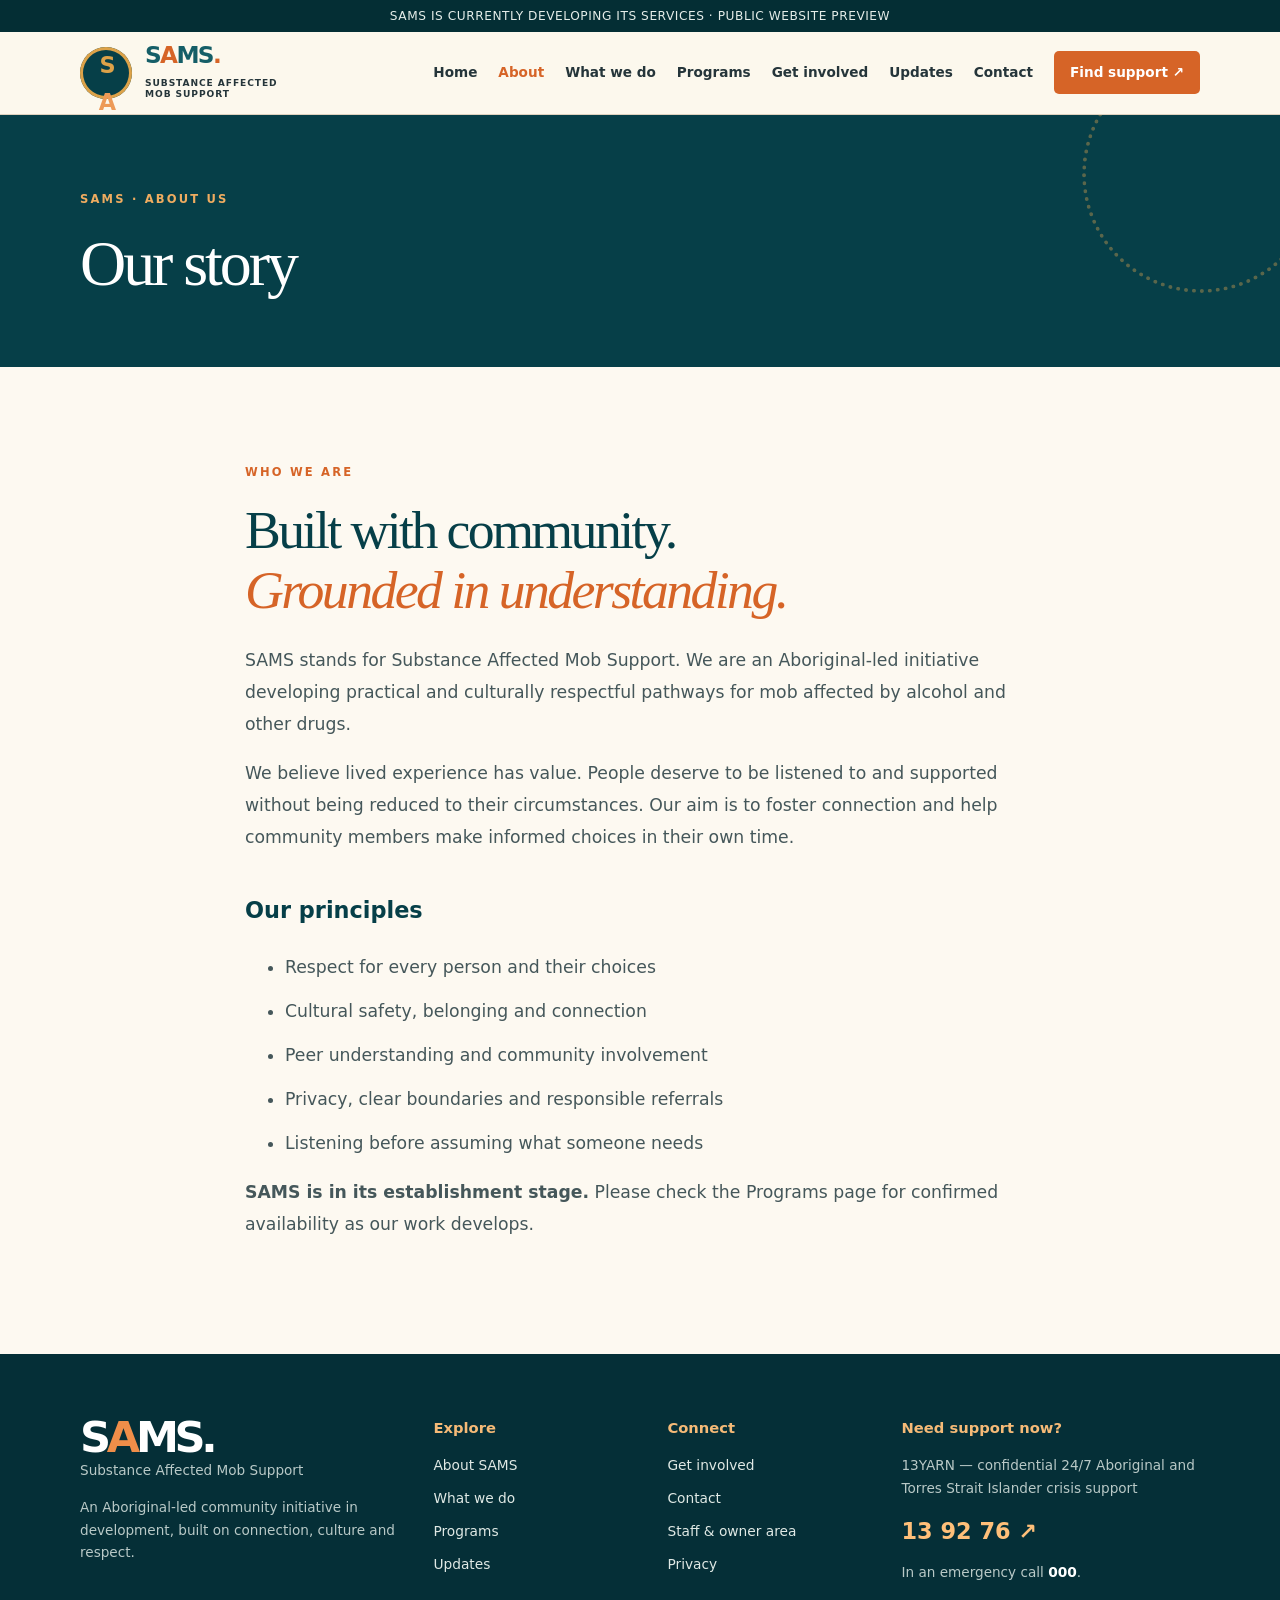
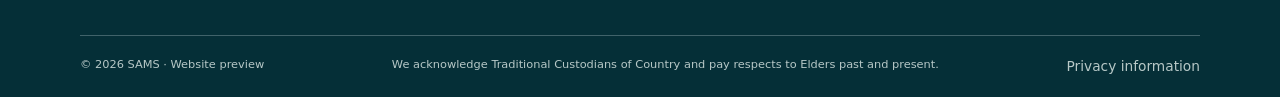
==== about.html @ 55bbc935 "Publish SAMS public preview website with safe informational pages" ====
<!doctype html><html lang="en-AU"><head><meta charset="utf-8"><meta name="viewport" content="width=device-width,initial-scale=1"><meta name="theme-color" content="#063f48"><meta name="robots" content="noindex,nofollow"><meta name="description" content="SAMS — Substance Affected Mob Support, an Aboriginal-led community initiative in development."><title>About us | SAMS</title><link rel="stylesheet" href="static/site.css"><script src="static/site.js" defer></script></head><body><a class="skip" href="#main">Skip to content</a><div class="topbar">SAMS IS CURRENTLY DEVELOPING ITS SERVICES · PUBLIC WEBSITE PREVIEW</div><header class="header"><div class="container head-inner"><a class="brand" href="index.html" aria-label="SAMS homepage"><span class="logo" aria-hidden="true">S<b>A</b></span><span><span class="brand-name">S<span class="orange-letter">A</span>MS<span class="orange-letter">.</span></span><div class="brand-sub">SUBSTANCE AFFECTED<br>MOB SUPPORT</div></span></a><button class="menu-toggle" type="button" aria-controls="nav" aria-expanded="false">☰ Menu</button><nav id="nav" class="nav" aria-label="Main navigation"><a  href="index.html">Home</a><a aria-current="page" href="about.html">About</a><a  href="what-we-do.html">What we do</a><a  href="programs.html">Programs</a><a  href="get-involved.html">Get involved</a><a  href="updates.html">Updates</a><a  href="contact.html">Contact</a><a class="nav-cta"  href="get-support.html">Find support ↗</a></nav></div></header><main id="main"><section class="inner-hero"><div class="container"><span class="eyebrow light">SAMS · About us</span><h1>Our story</h1></div></section><section class="section paper"><div class="container prose"><span class="eyebrow">WHO WE ARE</span><h2>Built with community.<br><em>Grounded in understanding.</em></h2><p>SAMS stands for Substance Affected Mob Support. We are an Aboriginal-led initiative developing practical and culturally respectful pathways for mob affected by alcohol and other drugs.</p><p>We believe lived experience has value. People deserve to be listened to and supported without being reduced to their circumstances. Our aim is to foster connection and help community members make informed choices in their own time.</p><h3>Our principles</h3><ul><li>Respect for every person and their choices</li><li>Cultural safety, belonging and connection</li><li>Peer understanding and community involvement</li><li>Privacy, clear boundaries and responsible referrals</li><li>Listening before assuming what someone needs</li></ul><p><strong>SAMS is in its establishment stage.</strong> Please check the Programs page for confirmed availability as our work develops.</p></div></section></main><footer class="foot"><div class="container foot-grid"><div><div class="foot-brand">S<span>A</span>MS.</div><p>Substance Affected Mob Support</p><p>An Aboriginal-led community initiative in development, built on connection, culture and respect.</p></div><div><h3>Explore</h3><a href="about.html">About SAMS</a><a href="what-we-do.html">What we do</a><a href="programs.html">Programs</a><a href="updates.html">Updates</a></div><div><h3>Connect</h3><a href="get-involved.html">Get involved</a><a href="contact.html">Contact</a><a href="staff-preview.html">Staff & owner area</a><a href="privacy.html">Privacy</a></div><div><h3>Need support now?</h3><p>13YARN — confidential 24/7 Aboriginal and Torres Strait Islander crisis support</p><a href="tel:139276" style="font-size:1.4rem;color:#ffbf79;font-weight:900">13 92 76 ↗</a><p>In an emergency call <a href="tel:000" style="display:inline;color:white;font-weight:800">000</a>.</p></div></div><div class="container foot-bottom"><span>© 2026 SAMS · Website preview</span><span>We acknowledge Traditional Custodians of Country and pay respects to Elders past and present.</span><a href="privacy.html">Privacy information</a></div></footer></body></html>
---- static/site.css ----
:root{--deep:#063f48;--teal:#155e67;--orange:#d66427;--orange-light:#e88e45;--gold:#dca249;--cream:#faf5e9;--paper:#fdf9f1;--sand:#f2e7d6;--ink:#25353a;--muted:#637173;--border:#dfd2bf}*{box-sizing:border-box}html{scroll-behavior:smooth}body{margin:0;font:16px/1.68 system-ui,-apple-system,"Segoe UI",sans-serif;background:var(--cream);color:var(--ink)}a{color:inherit}a:focus-visible,button:focus-visible{outline:3px solid var(--gold);outline-offset:4px}.container{width:min(1120px,calc(100% - 44px));margin:auto}.skip{position:absolute;left:-9999px;top:1rem;padding:.7rem;background:white;z-index:50}.skip:focus{left:1rem}.topbar{background:#042e34;color:#e5ede9;text-align:center;font-size:.76rem;padding:.35rem 1rem;letter-spacing:.045em}.header{background:#fcf8ed;border-bottom:1px solid var(--border);position:sticky;top:0;z-index:20}.head-inner{min-height:82px;display:flex;align-items:center;justify-content:space-between;gap:24px}.brand{display:flex;align-items:center;gap:13px;text-decoration:none;min-width:0}.logo{width:52px;height:52px;background:var(--deep);border-radius:50%;display:grid;place-items:center;color:var(--gold);font-size:1.4rem;font-weight:900;letter-spacing:-3px;box-shadow:inset 0 0 0 3px #dca249}.logo b{color:#ed9a57}.brand-name{font-weight:900;font-size:1.45rem;letter-spacing:-.07em;color:var(--teal);line-height:.9}.brand-name .orange-letter{color:var(--orange)}.brand-sub{font-size:.57rem;letter-spacing:.1em;line-height:1.25;font-weight:800;color:var(--ink);margin-top:6px}.nav{display:flex;gap:21px;align-items:center}.nav a{text-decoration:none;font-weight:700;font-size:.85rem;white-space:nowrap}.nav a[aria-current=page]{color:var(--orange)}.nav a:hover,.text-link:hover{color:var(--orange)}.nav .nav-cta{padding:10px 16px;border-radius:5px;background:var(--orange);color:#fff}.menu-toggle{display:none;background:none;border:1px solid var(--border);border-radius:6px;padding:8px 11px;font-weight:700}.hero{background:var(--deep);color:#fff;overflow:hidden}.hero-wrap{min-height:570px;display:grid;grid-template-columns:1.08fr .92fr;align-items:stretch}.hero-wrap>div:first-child{padding:86px 56px 78px 0}.eyebrow{display:block;font-size:.72rem;font-weight:900;letter-spacing:.19em;color:var(--orange);text-transform:uppercase;margin-bottom:19px}.eyebrow.light{color:#efac60}h1,h2,h3,p{margin-top:0}h1,h2{font-family:Georgia,serif;font-weight:500;letter-spacing:-.048em;line-height:1.11}h1{font-size:clamp(3.3rem,5.3vw,5.5rem);margin:0 0 26px}h1 em,h2 em{font-style:italic;color:var(--orange)}.hero h1 em{color:#f3b45f}.lead{max-width:525px;font-size:1.1rem;color:#e1eae6}.buttons{display:flex;flex-wrap:wrap;gap:12px;margin:29px 0}.button{display:inline-flex;gap:24px;align-items:center;justify-content:space-between;padding:12px 19px;border-radius:5px;text-decoration:none;font-weight:800;font-size:.85rem;border:1px solid transparent;min-width:160px;cursor:pointer}.button.orange{background:var(--orange);color:white}.button.dark{background:var(--deep);color:white}.button.outline{border-color:#c7d6cd;color:white}.button:hover{filter:brightness(1.1)}button:disabled{opacity:.55;cursor:not-allowed}.status-note{font-size:.77rem;color:#b8d0cb;max-width:440px}.hero-art{position:relative;overflow:hidden;min-height:480px;background:linear-gradient(160deg,#e5b975 4%,#f7d39b 39%,#bc663c 74%,#743e31 100%);isolation:isolate}.hero-art:after{content:"";position:absolute;inset:14px;border:2px dotted #f7f0d7;border-radius:8px;opacity:.52;z-index:8;pointer-events:none}.sun{width:290px;height:290px;border-radius:50%;background:#f8d897;position:absolute;right:7%;top:14%;box-shadow:0 0 0 14px #f6dcab65,0 0 0 38px #fbe0ac30}.hill{position:absolute;bottom:-20%;width:170%;height:74%;left:-20%;border-radius:50% 50% 0 0}.hill-one{background:#cb7845;transform:rotate(-10deg);bottom:-25%}.hill-two{background:#a45439;transform:rotate(15deg);left:8%;bottom:-45%}.hill-three{background:#0e505b;transform:rotate(-7deg);bottom:-65%}.circle{position:absolute;border:6px dotted #f8eccc;border-radius:50%;z-index:3}.c1{width:220px;height:220px;left:-70px;bottom:-55px}.c2{width:95px;height:95px;right:16px;top:30px}.c3{width:85px;height:85px;right:25%;bottom:18%}.art-word{position:absolute;bottom:12%;right:9%;color:#fff3d7;font-weight:900;letter-spacing:.08em;font-size:1.1rem;line-height:1.1;z-index:7}.section{padding:96px 0}.paper{background:var(--paper)}.sand{background:var(--sand)}.split{display:grid;grid-template-columns:1fr 1fr;gap:8%;align-items:start;margin-bottom:38px}h2{font-size:clamp(2.6rem,4.2vw,4.4rem);color:var(--deep);margin-bottom:24px}.body-large{font-size:1.1rem;line-height:1.85;color:#4d6062}.narrow{max-width:620px}.text-link{font-weight:800;text-decoration:none;color:var(--deep);border-bottom:2px solid var(--orange);padding-bottom:3px}.card-grid{display:grid;gap:18px}.card-grid.three{grid-template-columns:repeat(3,minmax(0,1fr))}.card-grid.two{grid-template-columns:repeat(2,minmax(0,1fr))}.feature,.service{padding:27px;background:#fffaf0;border:1px solid var(--border);min-height:195px}.feature{border-top:4px solid var(--gold)}.feature h3,.service h3{font-size:1.3rem;line-height:1.25;color:var(--deep);margin:11px 0}.feature p,.service p{font-size:.91rem;color:#526265;margin:0}.number{font-size:.72rem;letter-spacing:.12em;font-weight:900;color:#9b623f}.feature-symbol{font-size:2rem;color:var(--orange)}.service{background:#faf5e9;border-top:4px solid var(--orange)}.pill{display:inline-block;border:1px solid #c8b7a0;border-radius:30px;padding:2px 10px;text-transform:uppercase;letter-spacing:.08em;font-size:.67rem;font-weight:850;color:#765842}.quote{background:var(--teal);color:white;padding:85px 0;text-align:center}.quote h2{color:white;max-width:790px;margin:10px auto 20px}.quote p{color:#e2d3b8}.callout{display:grid;grid-template-columns:1fr 1fr;min-height:355px;background:#f4ebdc;border:1px solid var(--border)}.callout>div:first-child{padding:46px}.symbol-art{background:var(--orange);position:relative;overflow:hidden;display:grid;place-items:center}.symbol-art .r{position:absolute;border:2px dotted #f5dcac;border-radius:50%;width:270px;height:270px}.symbol-art .r:nth-child(2){width:195px;height:195px}.symbol-art .r:nth-child(3){width:120px;height:120px}.symbol-art span{position:relative;font-weight:900;color:white;letter-spacing:.09em;text-align:center;font-size:1.3rem}.inner-hero{background:var(--deep);color:white;padding:75px 0 68px;position:relative;overflow:hidden}.inner-hero:after{content:"";position:absolute;width:230px;height:230px;border:4px dotted #d8a251;opacity:.4;border-radius:50%;right:-40px;top:-60px}.inner-hero h1{font-size:clamp(2.8rem,5vw,4.8rem);margin:0}.prose{max-width:790px}.prose>p,.prose>ul{font-size:1.08rem;line-height:1.85;color:#45575a}.prose h3{font-size:1.4rem;color:var(--deep);margin-top:38px}.prose li{margin:12px 0}.prose .notice{margin-top:25px}.notice{background:#f8ebd7;border-left:4px solid var(--orange);padding:20px 24px;font-size:.9rem;color:#5b4b41}.spaced{margin-top:37px}.stack{display:grid;gap:16px}.stack .feature{min-height:unset}.form-card{background:#f4ebdb;padding:33px;border:1px solid var(--border)}.form-card h3{font-size:1.6rem;color:var(--deep);margin:16px 0}.form{display:grid;gap:16px}.form label{font-weight:700;font-size:.8rem}.form input,.form textarea{display:block;width:100%;padding:12px;margin-top:6px;border:1px solid #c6b9a5;background:#eee5d8;border-radius:4px;font:inherit}.muted{font-size:.86rem;color:var(--muted)}.tiny{font-size:.76rem;color:var(--muted)}.support-list{display:grid;gap:12px;margin:28px 0}.support-list>div{background:white;padding:22px 26px;border-left:4px solid var(--teal);display:grid;grid-template-columns:1.1fr 1.8fr auto;align-items:center;gap:15px}.support-list h3,.support-list p{margin:0}.support-list h3{font-size:1.06rem}.support-list p{font-size:.88rem}.support-list a{font-weight:900;text-decoration:none;color:var(--orange);white-space:nowrap}.foot{background:#052f37;color:#e0e9e5;padding:62px 0 18px}.foot-grid{display:grid;grid-template-columns:1.6fr 1fr 1fr 1.5fr;gap:35px}.foot h3{font-size:.92rem;margin-bottom:13px;color:#f5ba77}.foot a{display:block;font-size:.86rem;text-decoration:none;margin:10px 0}.foot a:hover{text-decoration:underline}.foot p{font-size:.85rem;color:#b9c9c7}.foot .foot-brand{color:white;font-weight:900;font-size:2.7rem;letter-spacing:-.1em;line-height:1}.foot-brand span{color:#ef8e49}.foot-bottom{border-top:1px solid #41636a;margin-top:38px;padding-top:19px;display:flex;flex-wrap:wrap;gap:20px;justify-content:space-between;color:#b7c8c7;font-size:.71rem}.foot-bottom a{margin:0}.mobile-nav-open .nav{display:flex}@media(max-width:1040px){.nav{gap:12px}.nav a{font-size:.75rem}.head-inner{gap:10px}.brand-sub{font-size:.5rem}}@media(max-width:820px){.head-inner{min-height:73px}.menu-toggle{display:block}.nav{display:none;position:absolute;top:100%;left:0;right:0;flex-direction:column;align-items:stretch;background:#fcf8ed;padding:18px 25px 26px;box-shadow:0 10px 24px #052f3720}.nav a{font-size:.93rem;padding:8px}.nav .nav-cta{text-align:center}.hero-wrap{grid-template-columns:1fr}.hero-wrap>div:first-child{padding:67px 0 45px}.hero-art{min-height:330px;margin:0 -22px}.split,.callout{grid-template-columns:1fr}.card-grid.three{grid-template-columns:repeat(2,minmax(0,1fr))}.foot-grid{grid-template-columns:repeat(2,1fr)}.section{padding:66px 0}.symbol-art{min-height:250px}}@media(max-width:520px){.container{width:min(100% - 34px,1120px)}.topbar{font-size:.64rem}.brand-name{font-size:1.2rem}.logo{width:43px;height:43px;font-size:1.2rem}.hero-wrap>div:first-child{padding-top:49px}h1{font-size:clamp(2.8rem,12vw,4rem)}.card-grid.three,.card-grid.two,.foot-grid{grid-template-columns:1fr}.support-list>div{grid-template-columns:1fr}.support-list a{margin-top:0}.foot-bottom{display:block}.split{gap:20px}.form-card{padding:22px}.inner-hero{padding:60px 0}.callout>div:first-child{padding:29px}.body-large{font-size:1rem}}
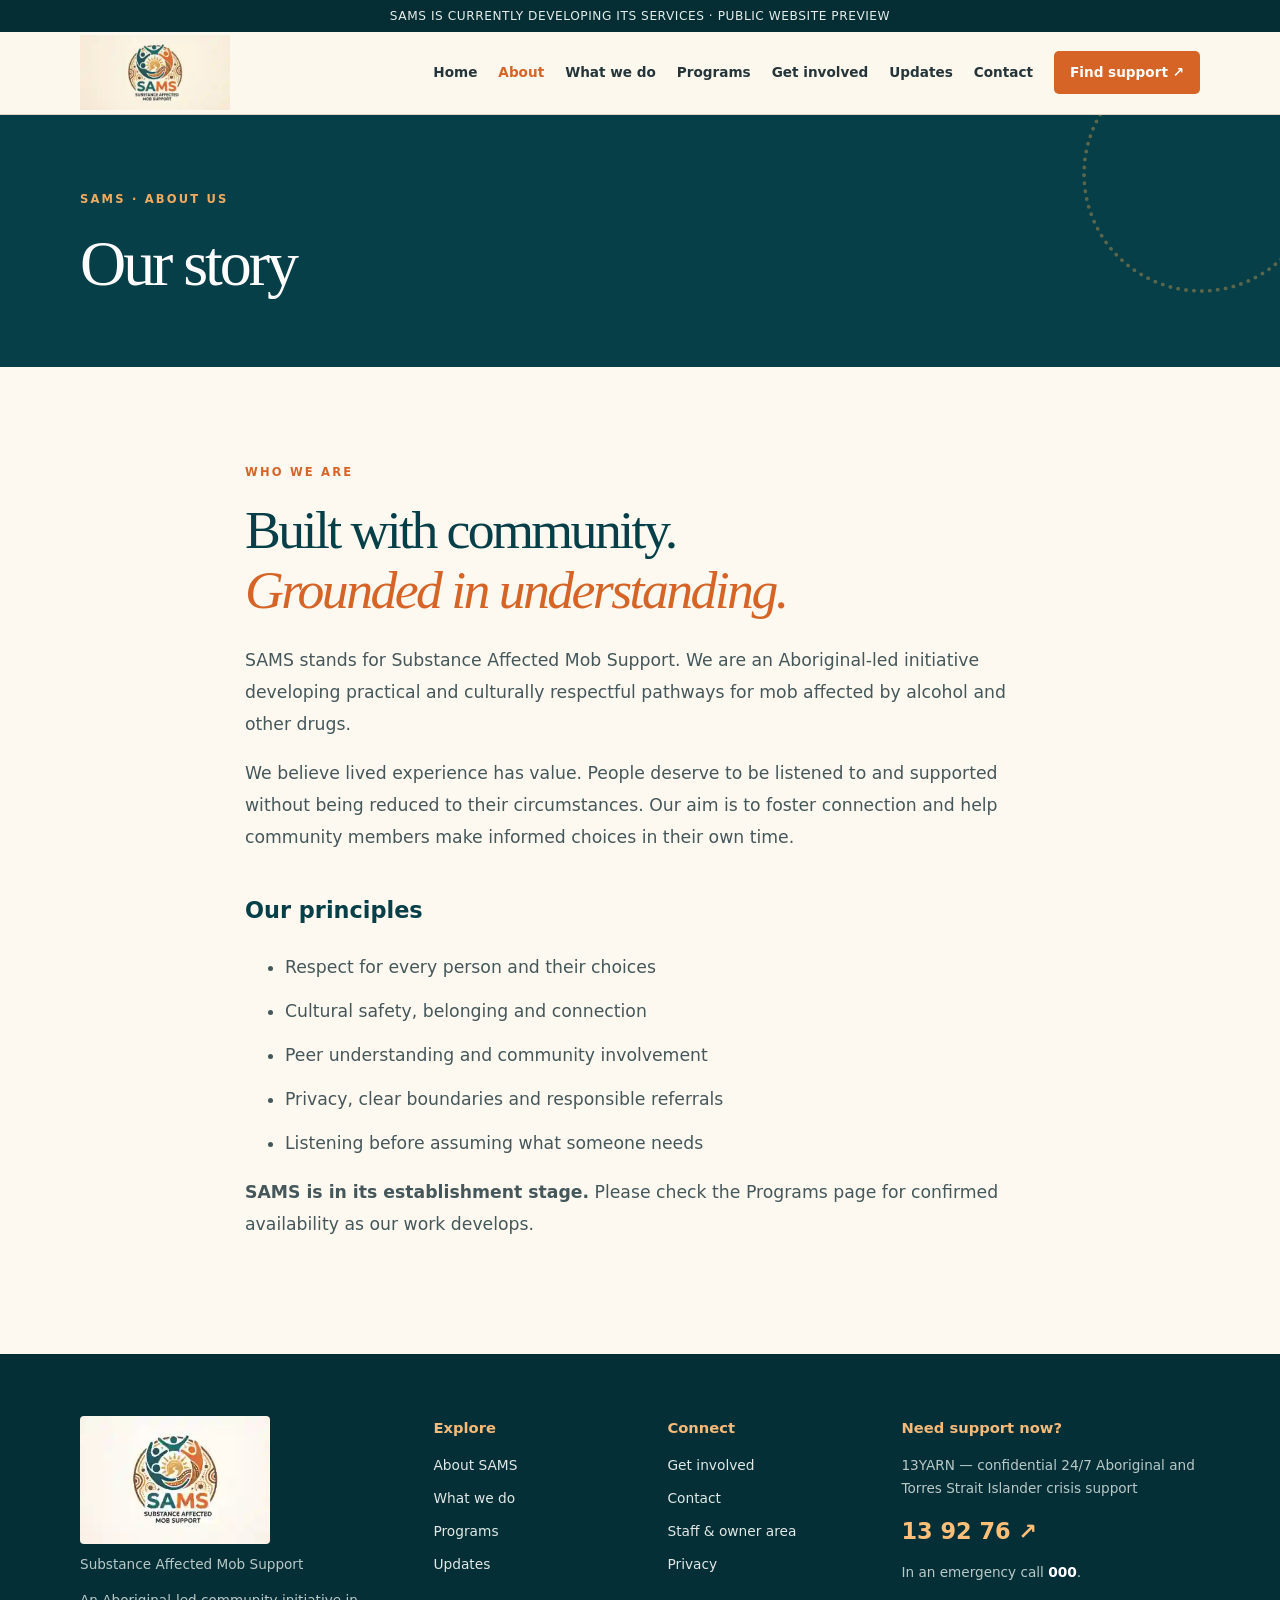
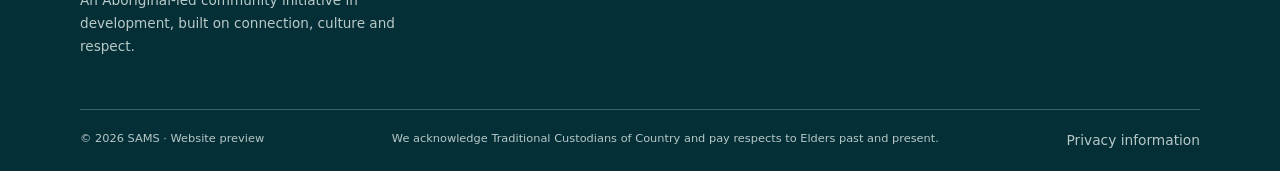
==== commit 8593bcef: "Show SAMS supplied logo on about page" ====
--- a/about.html
+++ b/about.html
@@ -1 +1 @@
-<!doctype html><html lang="en-AU"><head><meta charset="utf-8"><meta name="viewport" content="width=device-width,initial-scale=1"><meta name="theme-color" content="#063f48"><meta name="robots" content="noindex,nofollow"><meta name="description" content="SAMS — Substance Affected Mob Support, an Aboriginal-led community initiative in development."><title>About us | SAMS</title><link rel="stylesheet" href="static/site.css"><script src="static/site.js" defer></script></head><body><a class="skip" href="#main">Skip to content</a><div class="topbar">SAMS IS CURRENTLY DEVELOPING ITS SERVICES · PUBLIC WEBSITE PREVIEW</div><header class="header"><div class="container head-inner"><a class="brand" href="index.html" aria-label="SAMS homepage"><span class="logo" aria-hidden="true">S<b>A</b></span><span><span class="brand-name">S<span class="orange-letter">A</span>MS<span class="orange-letter">.</span></span><div class="brand-sub">SUBSTANCE AFFECTED<br>MOB SUPPORT</div></span></a><button class="menu-toggle" type="button" aria-controls="nav" aria-expanded="false">☰ Menu</button><nav id="nav" class="nav" aria-label="Main navigation"><a  href="index.html">Home</a><a aria-current="page" href="about.html">About</a><a  href="what-we-do.html">What we do</a><a  href="programs.html">Programs</a><a  href="get-involved.html">Get involved</a><a  href="updates.html">Updates</a><a  href="contact.html">Contact</a><a class="nav-cta"  href="get-support.html">Find support ↗</a></nav></div></header><main id="main"><section class="inner-hero"><div class="container"><span class="eyebrow light">SAMS · About us</span><h1>Our story</h1></div></section><section class="section paper"><div class="container prose"><span class="eyebrow">WHO WE ARE</span><h2>Built with community.<br><em>Grounded in understanding.</em></h2><p>SAMS stands for Substance Affected Mob Support. We are an Aboriginal-led initiative developing practical and culturally respectful pathways for mob affected by alcohol and other drugs.</p><p>We believe lived experience has value. People deserve to be listened to and supported without being reduced to their circumstances. Our aim is to foster connection and help community members make informed choices in their own time.</p><h3>Our principles</h3><ul><li>Respect for every person and their choices</li><li>Cultural safety, belonging and connection</li><li>Peer understanding and community involvement</li><li>Privacy, clear boundaries and responsible referrals</li><li>Listening before assuming what someone needs</li></ul><p><strong>SAMS is in its establishment stage.</strong> Please check the Programs page for confirmed availability as our work develops.</p></div></section></main><footer class="foot"><div class="container foot-grid"><div><div class="foot-brand">S<span>A</span>MS.</div><p>Substance Affected Mob Support</p><p>An Aboriginal-led community initiative in development, built on connection, culture and respect.</p></div><div><h3>Explore</h3><a href="about.html">About SAMS</a><a href="what-we-do.html">What we do</a><a href="programs.html">Programs</a><a href="updates.html">Updates</a></div><div><h3>Connect</h3><a href="get-involved.html">Get involved</a><a href="contact.html">Contact</a><a href="staff-preview.html">Staff & owner area</a><a href="privacy.html">Privacy</a></div><div><h3>Need support now?</h3><p>13YARN — confidential 24/7 Aboriginal and Torres Strait Islander crisis support</p><a href="tel:139276" style="font-size:1.4rem;color:#ffbf79;font-weight:900">13 92 76 ↗</a><p>In an emergency call <a href="tel:000" style="display:inline;color:white;font-weight:800">000</a>.</p></div></div><div class="container foot-bottom"><span>© 2026 SAMS · Website preview</span><span>We acknowledge Traditional Custodians of Country and pay respects to Elders past and present.</span><a href="privacy.html">Privacy information</a></div></footer></body></html>+<!doctype html><html lang="en-AU"><head><meta charset="utf-8"><meta name="viewport" content="width=device-width,initial-scale=1"><meta name="theme-color" content="#063f48"><meta name="robots" content="noindex,nofollow"><meta name="description" content="SAMS — Substance Affected Mob Support, an Aboriginal-led community initiative in development."><title>About us | SAMS</title><link rel="stylesheet" href="static/site.css"><script src="static/site.js" defer></script></head><body><a class="skip" href="#main">Skip to content</a><div class="topbar">SAMS IS CURRENTLY DEVELOPING ITS SERVICES · PUBLIC WEBSITE PREVIEW</div><header class="header"><div class="container head-inner"><a class="brand" href="index.html" aria-label="SAMS homepage"><img class="official-logo" src="static/sams-logo.webp" alt="SAMS — Substance Affected Mob Support" width="150" height="155"></a><button class="menu-toggle" type="button" aria-controls="nav" aria-expanded="false">☰ Menu</button><nav id="nav" class="nav" aria-label="Main navigation"><a  href="index.html">Home</a><a aria-current="page" href="about.html">About</a><a  href="what-we-do.html">What we do</a><a  href="programs.html">Programs</a><a  href="get-involved.html">Get involved</a><a  href="updates.html">Updates</a><a  href="contact.html">Contact</a><a class="nav-cta"  href="get-support.html">Find support ↗</a></nav></div></header><main id="main"><section class="inner-hero"><div class="container"><span class="eyebrow light">SAMS · About us</span><h1>Our story</h1></div></section><section class="section paper"><div class="container prose"><span class="eyebrow">WHO WE ARE</span><h2>Built with community.<br><em>Grounded in understanding.</em></h2><p>SAMS stands for Substance Affected Mob Support. We are an Aboriginal-led initiative developing practical and culturally respectful pathways for mob affected by alcohol and other drugs.</p><p>We believe lived experience has value. People deserve to be listened to and supported without being reduced to their circumstances. Our aim is to foster connection and help community members make informed choices in their own time.</p><h3>Our principles</h3><ul><li>Respect for every person and their choices</li><li>Cultural safety, belonging and connection</li><li>Peer understanding and community involvement</li><li>Privacy, clear boundaries and responsible referrals</li><li>Listening before assuming what someone needs</li></ul><p><strong>SAMS is in its establishment stage.</strong> Please check the Programs page for confirmed availability as our work develops.</p></div></section></main><footer class="foot"><div class="container foot-grid"><div><img class="footer-official-logo" src="static/sams-logo.webp" alt="SAMS official logo" width="190" height="196"><p>Substance Affected Mob Support</p><p>An Aboriginal-led community initiative in development, built on connection, culture and respect.</p></div><div><h3>Explore</h3><a href="about.html">About SAMS</a><a href="what-we-do.html">What we do</a><a href="programs.html">Programs</a><a href="updates.html">Updates</a></div><div><h3>Connect</h3><a href="get-involved.html">Get involved</a><a href="contact.html">Contact</a><a href="staff-preview.html">Staff & owner area</a><a href="privacy.html">Privacy</a></div><div><h3>Need support now?</h3><p>13YARN — confidential 24/7 Aboriginal and Torres Strait Islander crisis support</p><a href="tel:139276" style="font-size:1.4rem;color:#ffbf79;font-weight:900">13 92 76 ↗</a><p>In an emergency call <a href="tel:000" style="display:inline;color:white;font-weight:800">000</a>.</p></div></div><div class="container foot-bottom"><span>© 2026 SAMS · Website preview</span><span>We acknowledge Traditional Custodians of Country and pay respects to Elders past and present.</span><a href="privacy.html">Privacy information</a></div></footer></body></html>
--- a/static/site.css
+++ b/static/site.css
@@ -1,2 +1,9 @@
 
 :root{--deep:#063f48;--teal:#155e67;--orange:#d66427;--orange-light:#e88e45;--gold:#dca249;--cream:#faf5e9;--paper:#fdf9f1;--sand:#f2e7d6;--ink:#25353a;--muted:#637173;--border:#dfd2bf}*{box-sizing:border-box}html{scroll-behavior:smooth}body{margin:0;font:16px/1.68 system-ui,-apple-system,"Segoe UI",sans-serif;background:var(--cream);color:var(--ink)}a{color:inherit}a:focus-visible,button:focus-visible{outline:3px solid var(--gold);outline-offset:4px}.container{width:min(1120px,calc(100% - 44px));margin:auto}.skip{position:absolute;left:-9999px;top:1rem;padding:.7rem;background:white;z-index:50}.skip:focus{left:1rem}.topbar{background:#042e34;color:#e5ede9;text-align:center;font-size:.76rem;padding:.35rem 1rem;letter-spacing:.045em}.header{background:#fcf8ed;border-bottom:1px solid var(--border);position:sticky;top:0;z-index:20}.head-inner{min-height:82px;display:flex;align-items:center;justify-content:space-between;gap:24px}.brand{display:flex;align-items:center;gap:13px;text-decoration:none;min-width:0}.logo{width:52px;height:52px;background:var(--deep);border-radius:50%;display:grid;place-items:center;color:var(--gold);font-size:1.4rem;font-weight:900;letter-spacing:-3px;box-shadow:inset 0 0 0 3px #dca249}.logo b{color:#ed9a57}.brand-name{font-weight:900;font-size:1.45rem;letter-spacing:-.07em;color:var(--teal);line-height:.9}.brand-name .orange-letter{color:var(--orange)}.brand-sub{font-size:.57rem;letter-spacing:.1em;line-height:1.25;font-weight:800;color:var(--ink);margin-top:6px}.nav{display:flex;gap:21px;align-items:center}.nav a{text-decoration:none;font-weight:700;font-size:.85rem;white-space:nowrap}.nav a[aria-current=page]{color:var(--orange)}.nav a:hover,.text-link:hover{color:var(--orange)}.nav .nav-cta{padding:10px 16px;border-radius:5px;background:var(--orange);color:#fff}.menu-toggle{display:none;background:none;border:1px solid var(--border);border-radius:6px;padding:8px 11px;font-weight:700}.hero{background:var(--deep);color:#fff;overflow:hidden}.hero-wrap{min-height:570px;display:grid;grid-template-columns:1.08fr .92fr;align-items:stretch}.hero-wrap>div:first-child{padding:86px 56px 78px 0}.eyebrow{display:block;font-size:.72rem;font-weight:900;letter-spacing:.19em;color:var(--orange);text-transform:uppercase;margin-bottom:19px}.eyebrow.light{color:#efac60}h1,h2,h3,p{margin-top:0}h1,h2{font-family:Georgia,serif;font-weight:500;letter-spacing:-.048em;line-height:1.11}h1{font-size:clamp(3.3rem,5.3vw,5.5rem);margin:0 0 26px}h1 em,h2 em{font-style:italic;color:var(--orange)}.hero h1 em{color:#f3b45f}.lead{max-width:525px;font-size:1.1rem;color:#e1eae6}.buttons{display:flex;flex-wrap:wrap;gap:12px;margin:29px 0}.button{display:inline-flex;gap:24px;align-items:center;justify-content:space-between;padding:12px 19px;border-radius:5px;text-decoration:none;font-weight:800;font-size:.85rem;border:1px solid transparent;min-width:160px;cursor:pointer}.button.orange{background:var(--orange);color:white}.button.dark{background:var(--deep);color:white}.button.outline{border-color:#c7d6cd;color:white}.button:hover{filter:brightness(1.1)}button:disabled{opacity:.55;cursor:not-allowed}.status-note{font-size:.77rem;color:#b8d0cb;max-width:440px}.hero-art{position:relative;overflow:hidden;min-height:480px;background:linear-gradient(160deg,#e5b975 4%,#f7d39b 39%,#bc663c 74%,#743e31 100%);isolation:isolate}.hero-art:after{content:"";position:absolute;inset:14px;border:2px dotted #f7f0d7;border-radius:8px;opacity:.52;z-index:8;pointer-events:none}.sun{width:290px;height:290px;border-radius:50%;background:#f8d897;position:absolute;right:7%;top:14%;box-shadow:0 0 0 14px #f6dcab65,0 0 0 38px #fbe0ac30}.hill{position:absolute;bottom:-20%;width:170%;height:74%;left:-20%;border-radius:50% 50% 0 0}.hill-one{background:#cb7845;transform:rotate(-10deg);bottom:-25%}.hill-two{background:#a45439;transform:rotate(15deg);left:8%;bottom:-45%}.hill-three{background:#0e505b;transform:rotate(-7deg);bottom:-65%}.circle{position:absolute;border:6px dotted #f8eccc;border-radius:50%;z-index:3}.c1{width:220px;height:220px;left:-70px;bottom:-55px}.c2{width:95px;height:95px;right:16px;top:30px}.c3{width:85px;height:85px;right:25%;bottom:18%}.art-word{position:absolute;bottom:12%;right:9%;color:#fff3d7;font-weight:900;letter-spacing:.08em;font-size:1.1rem;line-height:1.1;z-index:7}.section{padding:96px 0}.paper{background:var(--paper)}.sand{background:var(--sand)}.split{display:grid;grid-template-columns:1fr 1fr;gap:8%;align-items:start;margin-bottom:38px}h2{font-size:clamp(2.6rem,4.2vw,4.4rem);color:var(--deep);margin-bottom:24px}.body-large{font-size:1.1rem;line-height:1.85;color:#4d6062}.narrow{max-width:620px}.text-link{font-weight:800;text-decoration:none;color:var(--deep);border-bottom:2px solid var(--orange);padding-bottom:3px}.card-grid{display:grid;gap:18px}.card-grid.three{grid-template-columns:repeat(3,minmax(0,1fr))}.card-grid.two{grid-template-columns:repeat(2,minmax(0,1fr))}.feature,.service{padding:27px;background:#fffaf0;border:1px solid var(--border);min-height:195px}.feature{border-top:4px solid var(--gold)}.feature h3,.service h3{font-size:1.3rem;line-height:1.25;color:var(--deep);margin:11px 0}.feature p,.service p{font-size:.91rem;color:#526265;margin:0}.number{font-size:.72rem;letter-spacing:.12em;font-weight:900;color:#9b623f}.feature-symbol{font-size:2rem;color:var(--orange)}.service{background:#faf5e9;border-top:4px solid var(--orange)}.pill{display:inline-block;border:1px solid #c8b7a0;border-radius:30px;padding:2px 10px;text-transform:uppercase;letter-spacing:.08em;font-size:.67rem;font-weight:850;color:#765842}.quote{background:var(--teal);color:white;padding:85px 0;text-align:center}.quote h2{color:white;max-width:790px;margin:10px auto 20px}.quote p{color:#e2d3b8}.callout{display:grid;grid-template-columns:1fr 1fr;min-height:355px;background:#f4ebdc;border:1px solid var(--border)}.callout>div:first-child{padding:46px}.symbol-art{background:var(--orange);position:relative;overflow:hidden;display:grid;place-items:center}.symbol-art .r{position:absolute;border:2px dotted #f5dcac;border-radius:50%;width:270px;height:270px}.symbol-art .r:nth-child(2){width:195px;height:195px}.symbol-art .r:nth-child(3){width:120px;height:120px}.symbol-art span{position:relative;font-weight:900;color:white;letter-spacing:.09em;text-align:center;font-size:1.3rem}.inner-hero{background:var(--deep);color:white;padding:75px 0 68px;position:relative;overflow:hidden}.inner-hero:after{content:"";position:absolute;width:230px;height:230px;border:4px dotted #d8a251;opacity:.4;border-radius:50%;right:-40px;top:-60px}.inner-hero h1{font-size:clamp(2.8rem,5vw,4.8rem);margin:0}.prose{max-width:790px}.prose>p,.prose>ul{font-size:1.08rem;line-height:1.85;color:#45575a}.prose h3{font-size:1.4rem;color:var(--deep);margin-top:38px}.prose li{margin:12px 0}.prose .notice{margin-top:25px}.notice{background:#f8ebd7;border-left:4px solid var(--orange);padding:20px 24px;font-size:.9rem;color:#5b4b41}.spaced{margin-top:37px}.stack{display:grid;gap:16px}.stack .feature{min-height:unset}.form-card{background:#f4ebdb;padding:33px;border:1px solid var(--border)}.form-card h3{font-size:1.6rem;color:var(--deep);margin:16px 0}.form{display:grid;gap:16px}.form label{font-weight:700;font-size:.8rem}.form input,.form textarea{display:block;width:100%;padding:12px;margin-top:6px;border:1px solid #c6b9a5;background:#eee5d8;border-radius:4px;font:inherit}.muted{font-size:.86rem;color:var(--muted)}.tiny{font-size:.76rem;color:var(--muted)}.support-list{display:grid;gap:12px;margin:28px 0}.support-list>div{background:white;padding:22px 26px;border-left:4px solid var(--teal);display:grid;grid-template-columns:1.1fr 1.8fr auto;align-items:center;gap:15px}.support-list h3,.support-list p{margin:0}.support-list h3{font-size:1.06rem}.support-list p{font-size:.88rem}.support-list a{font-weight:900;text-decoration:none;color:var(--orange);white-space:nowrap}.foot{background:#052f37;color:#e0e9e5;padding:62px 0 18px}.foot-grid{display:grid;grid-template-columns:1.6fr 1fr 1fr 1.5fr;gap:35px}.foot h3{font-size:.92rem;margin-bottom:13px;color:#f5ba77}.foot a{display:block;font-size:.86rem;text-decoration:none;margin:10px 0}.foot a:hover{text-decoration:underline}.foot p{font-size:.85rem;color:#b9c9c7}.foot .foot-brand{color:white;font-weight:900;font-size:2.7rem;letter-spacing:-.1em;line-height:1}.foot-brand span{color:#ef8e49}.foot-bottom{border-top:1px solid #41636a;margin-top:38px;padding-top:19px;display:flex;flex-wrap:wrap;gap:20px;justify-content:space-between;color:#b7c8c7;font-size:.71rem}.foot-bottom a{margin:0}.mobile-nav-open .nav{display:flex}@media(max-width:1040px){.nav{gap:12px}.nav a{font-size:.75rem}.head-inner{gap:10px}.brand-sub{font-size:.5rem}}@media(max-width:820px){.head-inner{min-height:73px}.menu-toggle{display:block}.nav{display:none;position:absolute;top:100%;left:0;right:0;flex-direction:column;align-items:stretch;background:#fcf8ed;padding:18px 25px 26px;box-shadow:0 10px 24px #052f3720}.nav a{font-size:.93rem;padding:8px}.nav .nav-cta{text-align:center}.hero-wrap{grid-template-columns:1fr}.hero-wrap>div:first-child{padding:67px 0 45px}.hero-art{min-height:330px;margin:0 -22px}.split,.callout{grid-template-columns:1fr}.card-grid.three{grid-template-columns:repeat(2,minmax(0,1fr))}.foot-grid{grid-template-columns:repeat(2,1fr)}.section{padding:66px 0}.symbol-art{min-height:250px}}@media(max-width:520px){.container{width:min(100% - 34px,1120px)}.topbar{font-size:.64rem}.brand-name{font-size:1.2rem}.logo{width:43px;height:43px;font-size:1.2rem}.hero-wrap>div:first-child{padding-top:49px}h1{font-size:clamp(2.8rem,12vw,4rem)}.card-grid.three,.card-grid.two,.foot-grid{grid-template-columns:1fr}.support-list>div{grid-template-columns:1fr}.support-list a{margin-top:0}.foot-bottom{display:block}.split{gap:20px}.form-card{padding:22px}.inner-hero{padding:60px 0}.callout>div:first-child{padding:29px}.body-large{font-size:1rem}}
+
+/* Official supplied SAMS identity */
+.brand .official-logo{width:150px;height:75px;object-fit:cover;object-position:center;display:block;mix-blend-mode:multiply;flex:none}
+.footer-official-logo{width:190px;height:128px;object-fit:cover;object-position:center;background:#fdf9f1;border-radius:4px}
+.hero-art{background:#e7bd89 url("sams-banner.avif") center center/cover no-repeat!important}
+.hero-art>*{display:none!important}
+@media(max-width:520px){.brand .official-logo{width:118px;height:62px}.footer-official-logo{width:165px;height:105px}}
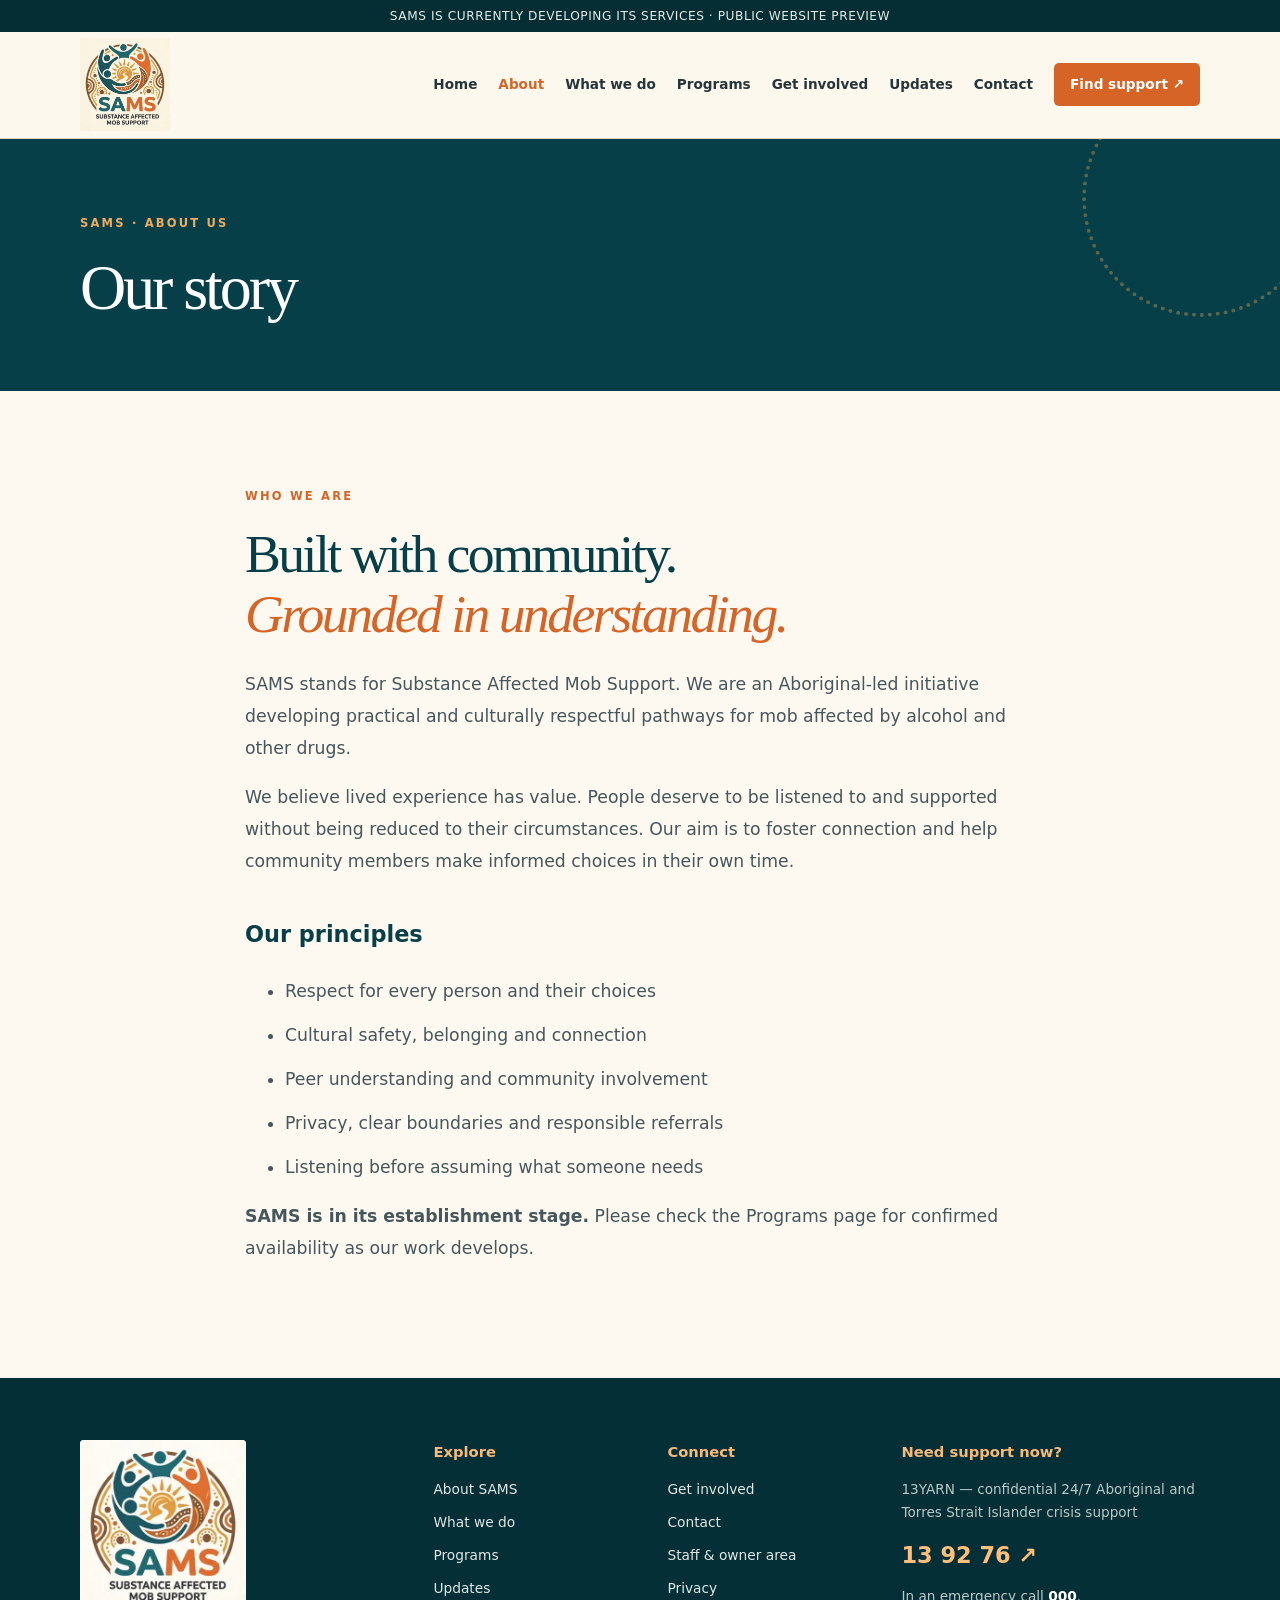
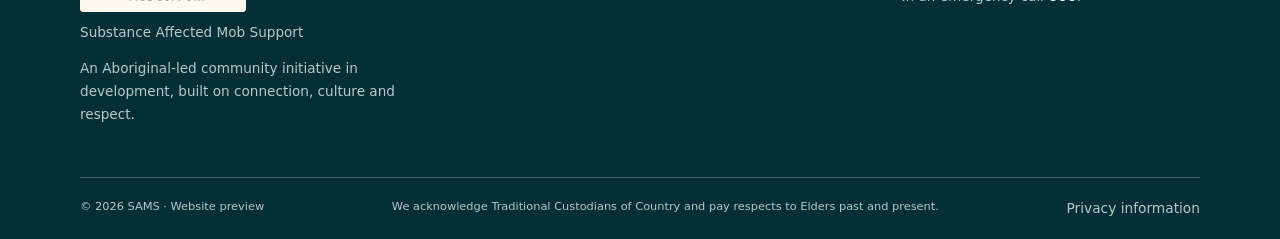
==== commit 9e6a8cb3: "Connect about to SAMS owner-managed public content" ====
--- a/about.html
+++ b/about.html
@@ -1 +1 @@
-<!doctype html><html lang="en-AU"><head><meta charset="utf-8"><meta name="viewport" content="width=device-width,initial-scale=1"><meta name="theme-color" content="#063f48"><meta name="robots" content="noindex,nofollow"><meta name="description" content="SAMS — Substance Affected Mob Support, an Aboriginal-led community initiative in development."><title>About us | SAMS</title><link rel="stylesheet" href="static/site.css"><script src="static/site.js" defer></script></head><body><a class="skip" href="#main">Skip to content</a><div class="topbar">SAMS IS CURRENTLY DEVELOPING ITS SERVICES · PUBLIC WEBSITE PREVIEW</div><header class="header"><div class="container head-inner"><a class="brand" href="index.html" aria-label="SAMS homepage"><img class="official-logo" src="static/sams-logo.webp" alt="SAMS — Substance Affected Mob Support" width="150" height="155"></a><button class="menu-toggle" type="button" aria-controls="nav" aria-expanded="false">☰ Menu</button><nav id="nav" class="nav" aria-label="Main navigation"><a  href="index.html">Home</a><a aria-current="page" href="about.html">About</a><a  href="what-we-do.html">What we do</a><a  href="programs.html">Programs</a><a  href="get-involved.html">Get involved</a><a  href="updates.html">Updates</a><a  href="contact.html">Contact</a><a class="nav-cta"  href="get-support.html">Find support ↗</a></nav></div></header><main id="main"><section class="inner-hero"><div class="container"><span class="eyebrow light">SAMS · About us</span><h1>Our story</h1></div></section><section class="section paper"><div class="container prose"><span class="eyebrow">WHO WE ARE</span><h2>Built with community.<br><em>Grounded in understanding.</em></h2><p>SAMS stands for Substance Affected Mob Support. We are an Aboriginal-led initiative developing practical and culturally respectful pathways for mob affected by alcohol and other drugs.</p><p>We believe lived experience has value. People deserve to be listened to and supported without being reduced to their circumstances. Our aim is to foster connection and help community members make informed choices in their own time.</p><h3>Our principles</h3><ul><li>Respect for every person and their choices</li><li>Cultural safety, belonging and connection</li><li>Peer understanding and community involvement</li><li>Privacy, clear boundaries and responsible referrals</li><li>Listening before assuming what someone needs</li></ul><p><strong>SAMS is in its establishment stage.</strong> Please check the Programs page for confirmed availability as our work develops.</p></div></section></main><footer class="foot"><div class="container foot-grid"><div><img class="footer-official-logo" src="static/sams-logo.webp" alt="SAMS official logo" width="190" height="196"><p>Substance Affected Mob Support</p><p>An Aboriginal-led community initiative in development, built on connection, culture and respect.</p></div><div><h3>Explore</h3><a href="about.html">About SAMS</a><a href="what-we-do.html">What we do</a><a href="programs.html">Programs</a><a href="updates.html">Updates</a></div><div><h3>Connect</h3><a href="get-involved.html">Get involved</a><a href="contact.html">Contact</a><a href="staff-preview.html">Staff & owner area</a><a href="privacy.html">Privacy</a></div><div><h3>Need support now?</h3><p>13YARN — confidential 24/7 Aboriginal and Torres Strait Islander crisis support</p><a href="tel:139276" style="font-size:1.4rem;color:#ffbf79;font-weight:900">13 92 76 ↗</a><p>In an emergency call <a href="tel:000" style="display:inline;color:white;font-weight:800">000</a>.</p></div></div><div class="container foot-bottom"><span>© 2026 SAMS · Website preview</span><span>We acknowledge Traditional Custodians of Country and pay respects to Elders past and present.</span><a href="privacy.html">Privacy information</a></div></footer></body></html>+<!doctype html><html lang="en-AU"><head><meta charset="utf-8"><meta name="viewport" content="width=device-width,initial-scale=1"><meta name="theme-color" content="#063f48"><meta name="robots" content="noindex,nofollow"><meta name="description" content="SAMS — Substance Affected Mob Support, an Aboriginal-led community initiative in development."><title>About us | SAMS</title><link rel="stylesheet" href="static/site.css"><script src="static/site.js" defer></script><script type="module" src="static/live-content.js"></script></head><body><a class="skip" href="#main">Skip to content</a><div class="topbar">SAMS IS CURRENTLY DEVELOPING ITS SERVICES · PUBLIC WEBSITE PREVIEW</div><header class="header"><div class="container head-inner"><a class="brand" href="index.html" aria-label="SAMS homepage"><img class="official-logo" src="static/sams-logo.webp" alt="SAMS — Substance Affected Mob Support" width="150" height="155"></a><button class="menu-toggle" type="button" aria-controls="nav" aria-expanded="false">☰ Menu</button><nav id="nav" class="nav" aria-label="Main navigation"><a  href="index.html">Home</a><a aria-current="page" href="about.html">About</a><a  href="what-we-do.html">What we do</a><a  href="programs.html">Programs</a><a  href="get-involved.html">Get involved</a><a  href="updates.html">Updates</a><a  href="contact.html">Contact</a><a class="nav-cta"  href="get-support.html">Find support ↗</a></nav></div></header><main id="main"><section class="inner-hero"><div class="container"><span class="eyebrow light">SAMS · About us</span><h1>Our story</h1></div></section><section class="section paper"><div class="container prose"><span class="eyebrow">WHO WE ARE</span><h2>Built with community.<br><em>Grounded in understanding.</em></h2><p>SAMS stands for Substance Affected Mob Support. We are an Aboriginal-led initiative developing practical and culturally respectful pathways for mob affected by alcohol and other drugs.</p><p>We believe lived experience has value. People deserve to be listened to and supported without being reduced to their circumstances. Our aim is to foster connection and help community members make informed choices in their own time.</p><h3>Our principles</h3><ul><li>Respect for every person and their choices</li><li>Cultural safety, belonging and connection</li><li>Peer understanding and community involvement</li><li>Privacy, clear boundaries and responsible referrals</li><li>Listening before assuming what someone needs</li></ul><p><strong>SAMS is in its establishment stage.</strong> Please check the Programs page for confirmed availability as our work develops.</p></div></section></main><footer class="foot"><div class="container foot-grid"><div><img class="footer-official-logo" src="static/sams-logo.webp" alt="SAMS official logo" width="190" height="196"><p>Substance Affected Mob Support</p><p>An Aboriginal-led community initiative in development, built on connection, culture and respect.</p></div><div><h3>Explore</h3><a href="about.html">About SAMS</a><a href="what-we-do.html">What we do</a><a href="programs.html">Programs</a><a href="updates.html">Updates</a></div><div><h3>Connect</h3><a href="get-involved.html">Get involved</a><a href="contact.html">Contact</a><a href="staff-preview.html">Staff & owner area</a><a href="privacy.html">Privacy</a></div><div><h3>Need support now?</h3><p>13YARN — confidential 24/7 Aboriginal and Torres Strait Islander crisis support</p><a href="tel:139276" style="font-size:1.4rem;color:#ffbf79;font-weight:900">13 92 76 ↗</a><p>In an emergency call <a href="tel:000" style="display:inline;color:white;font-weight:800">000</a>.</p></div></div><div class="container foot-bottom"><span>© 2026 SAMS · Website preview</span><span>We acknowledge Traditional Custodians of Country and pay respects to Elders past and present.</span><a href="privacy.html">Privacy information</a></div></footer></body></html>
--- a/static/site.css
+++ b/static/site.css
@@ -7,3 +7,16 @@
 .hero-art{background:#e7bd89 url("sams-banner.avif") center center/cover no-repeat!important}
 .hero-art>*{display:none!important}
 @media(max-width:520px){.brand .official-logo{width:118px;height:62px}.footer-official-logo{width:165px;height:105px}}
+
+
+/* Final organisation-provided logo and banner, showing the complete artwork */
+.head-inner{min-height:106px}
+.brand .official-logo{width:90px;height:96px;object-fit:contain;object-position:center;mix-blend-mode:multiply}
+.footer-official-logo{width:166px;height:172px;object-fit:contain;object-position:center}
+.hero-wrap{display:block;min-height:0}
+.hero-wrap>div:first-child{max-width:780px;padding:76px 0 70px}
+.hero-art{display:none!important}
+.brand-banner{background:#f4e7d2;overflow:hidden}
+.brand-banner img{width:100%;height:auto;display:block}
+@media(max-width:820px){.head-inner{min-height:83px}.brand .official-logo{width:72px;height:76px}.hero-wrap>div:first-child{padding:57px 0 48px}}
+@media(max-width:520px){.head-inner{min-height:77px}.brand .official-logo{width:63px;height:65px}.footer-official-logo{width:140px;height:148px}}
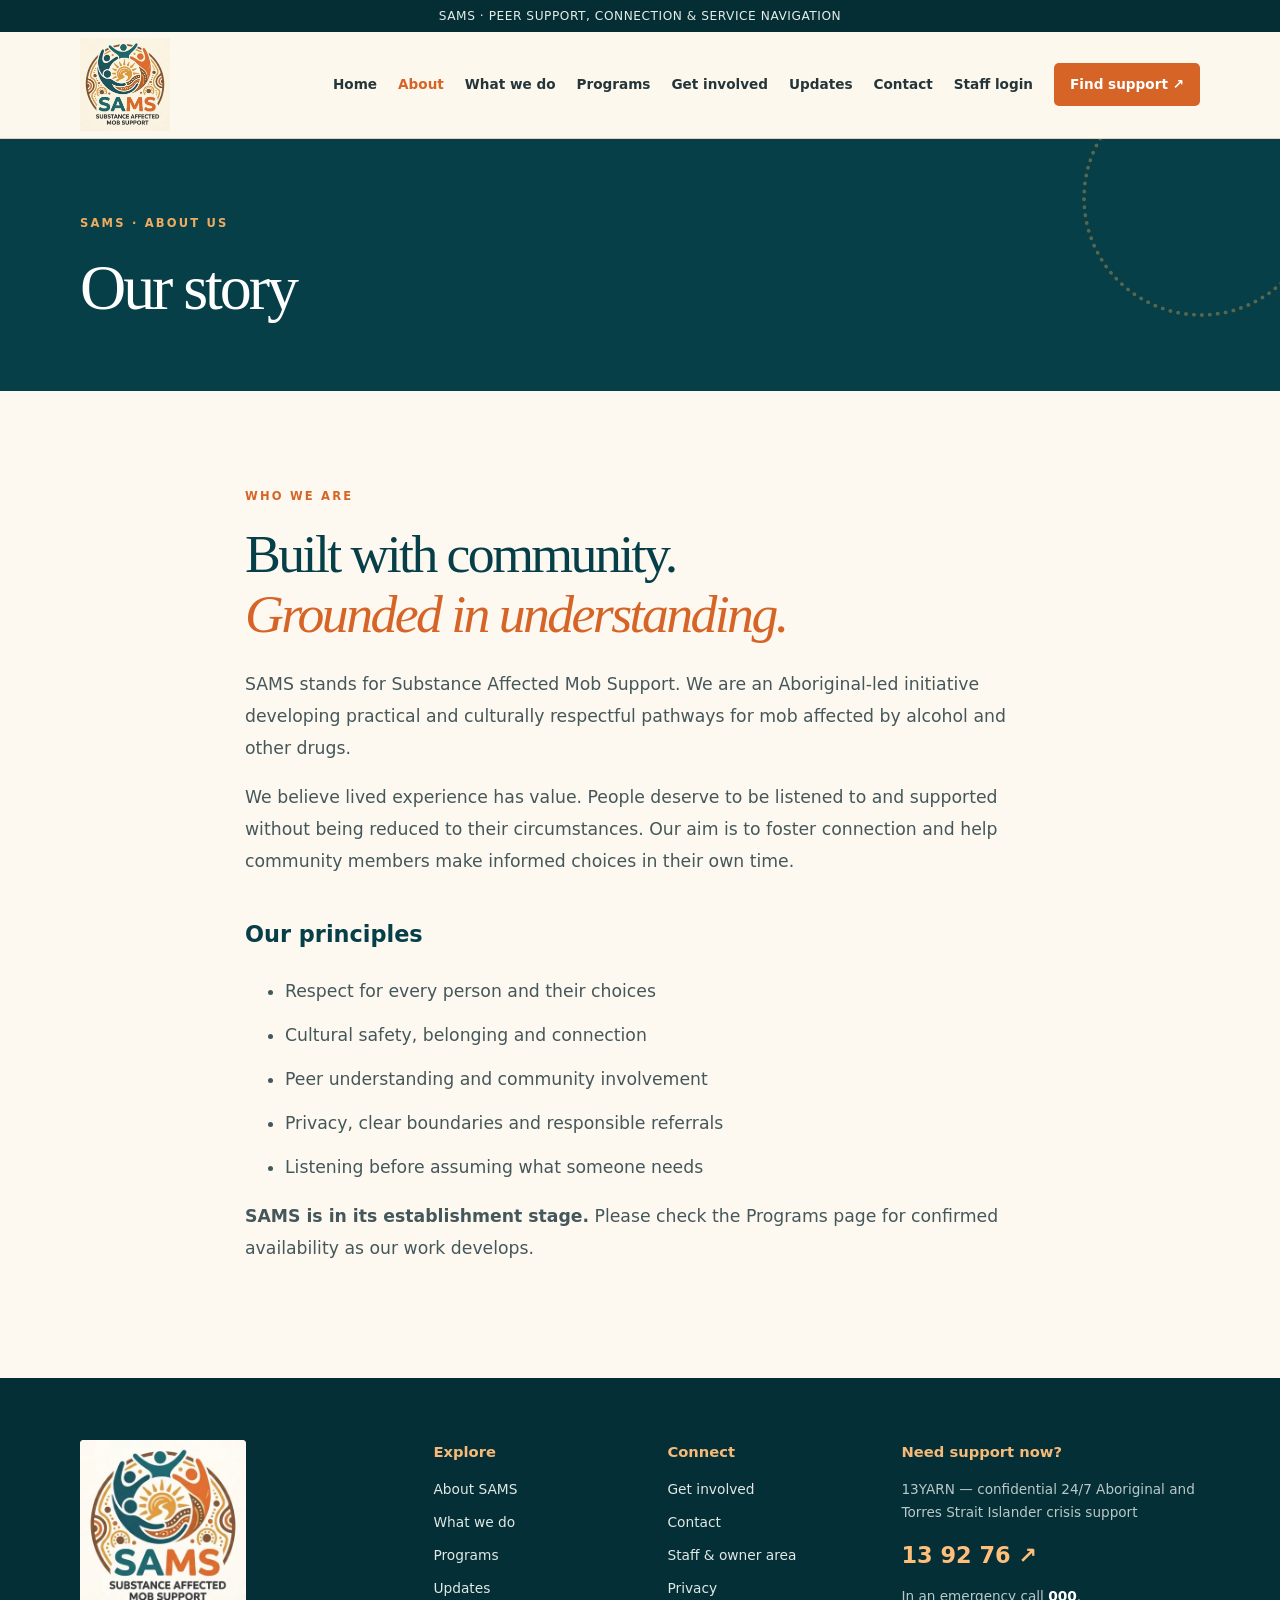
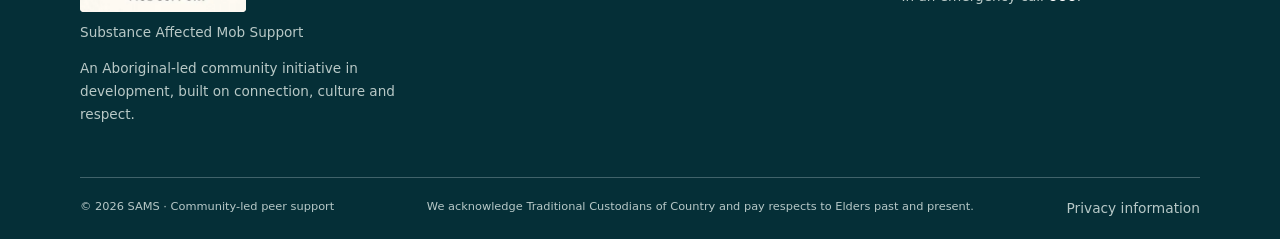
==== commit 41b25808: "Clarify public site status and link protected SAMS staff portal" ====
--- a/about.html
+++ b/about.html
@@ -1 +1 @@
-<!doctype html><html lang="en-AU"><head><meta charset="utf-8"><meta name="viewport" content="width=device-width,initial-scale=1"><meta name="theme-color" content="#063f48"><meta name="robots" content="noindex,nofollow"><meta name="description" content="SAMS — Substance Affected Mob Support, an Aboriginal-led community initiative in development."><title>About us | SAMS</title><link rel="stylesheet" href="static/site.css"><script src="static/site.js" defer></script><script type="module" src="static/live-content.js"></script></head><body><a class="skip" href="#main">Skip to content</a><div class="topbar">SAMS IS CURRENTLY DEVELOPING ITS SERVICES · PUBLIC WEBSITE PREVIEW</div><header class="header"><div class="container head-inner"><a class="brand" href="index.html" aria-label="SAMS homepage"><img class="official-logo" src="static/sams-logo.webp" alt="SAMS — Substance Affected Mob Support" width="150" height="155"></a><button class="menu-toggle" type="button" aria-controls="nav" aria-expanded="false">☰ Menu</button><nav id="nav" class="nav" aria-label="Main navigation"><a  href="index.html">Home</a><a aria-current="page" href="about.html">About</a><a  href="what-we-do.html">What we do</a><a  href="programs.html">Programs</a><a  href="get-involved.html">Get involved</a><a  href="updates.html">Updates</a><a  href="contact.html">Contact</a><a class="nav-cta"  href="get-support.html">Find support ↗</a></nav></div></header><main id="main"><section class="inner-hero"><div class="container"><span class="eyebrow light">SAMS · About us</span><h1>Our story</h1></div></section><section class="section paper"><div class="container prose"><span class="eyebrow">WHO WE ARE</span><h2>Built with community.<br><em>Grounded in understanding.</em></h2><p>SAMS stands for Substance Affected Mob Support. We are an Aboriginal-led initiative developing practical and culturally respectful pathways for mob affected by alcohol and other drugs.</p><p>We believe lived experience has value. People deserve to be listened to and supported without being reduced to their circumstances. Our aim is to foster connection and help community members make informed choices in their own time.</p><h3>Our principles</h3><ul><li>Respect for every person and their choices</li><li>Cultural safety, belonging and connection</li><li>Peer understanding and community involvement</li><li>Privacy, clear boundaries and responsible referrals</li><li>Listening before assuming what someone needs</li></ul><p><strong>SAMS is in its establishment stage.</strong> Please check the Programs page for confirmed availability as our work develops.</p></div></section></main><footer class="foot"><div class="container foot-grid"><div><img class="footer-official-logo" src="static/sams-logo.webp" alt="SAMS official logo" width="190" height="196"><p>Substance Affected Mob Support</p><p>An Aboriginal-led community initiative in development, built on connection, culture and respect.</p></div><div><h3>Explore</h3><a href="about.html">About SAMS</a><a href="what-we-do.html">What we do</a><a href="programs.html">Programs</a><a href="updates.html">Updates</a></div><div><h3>Connect</h3><a href="get-involved.html">Get involved</a><a href="contact.html">Contact</a><a href="staff-preview.html">Staff & owner area</a><a href="privacy.html">Privacy</a></div><div><h3>Need support now?</h3><p>13YARN — confidential 24/7 Aboriginal and Torres Strait Islander crisis support</p><a href="tel:139276" style="font-size:1.4rem;color:#ffbf79;font-weight:900">13 92 76 ↗</a><p>In an emergency call <a href="tel:000" style="display:inline;color:white;font-weight:800">000</a>.</p></div></div><div class="container foot-bottom"><span>© 2026 SAMS · Website preview</span><span>We acknowledge Traditional Custodians of Country and pay respects to Elders past and present.</span><a href="privacy.html">Privacy information</a></div></footer></body></html>+<!doctype html><html lang="en-AU"><head><meta charset="utf-8"><meta name="viewport" content="width=device-width,initial-scale=1"><meta name="theme-color" content="#063f48"><meta name="robots" content="noindex,nofollow"><meta name="description" content="SAMS — Substance Affected Mob Support, an Aboriginal-led community initiative in development."><title>About us | SAMS</title><link rel="stylesheet" href="static/site.css"><script src="static/site.js" defer></script><script type="module" src="static/live-content.js"></script></head><body><a class="skip" href="#main">Skip to content</a><div class="topbar">SAMS · PEER SUPPORT, CONNECTION & SERVICE NAVIGATION</div><header class="header"><div class="container head-inner"><a class="brand" href="index.html" aria-label="SAMS homepage"><img class="official-logo" src="static/sams-logo.webp" alt="SAMS — Substance Affected Mob Support" width="150" height="155"></a><button class="menu-toggle" type="button" aria-controls="nav" aria-expanded="false">☰ Menu</button><nav id="nav" class="nav" aria-label="Main navigation"><a  href="index.html">Home</a><a aria-current="page" href="about.html">About</a><a  href="what-we-do.html">What we do</a><a  href="programs.html">Programs</a><a  href="get-involved.html">Get involved</a><a  href="updates.html">Updates</a><a  href="contact.html">Contact</a><a class="nav-staff" href="portal.html">Staff login</a><a class="nav-cta"  href="get-support.html">Find support ↗</a></nav></div></header><main id="main"><section class="inner-hero"><div class="container"><span class="eyebrow light">SAMS · About us</span><h1>Our story</h1></div></section><section class="section paper"><div class="container prose"><span class="eyebrow">WHO WE ARE</span><h2>Built with community.<br><em>Grounded in understanding.</em></h2><p>SAMS stands for Substance Affected Mob Support. We are an Aboriginal-led initiative developing practical and culturally respectful pathways for mob affected by alcohol and other drugs.</p><p>We believe lived experience has value. People deserve to be listened to and supported without being reduced to their circumstances. Our aim is to foster connection and help community members make informed choices in their own time.</p><h3>Our principles</h3><ul><li>Respect for every person and their choices</li><li>Cultural safety, belonging and connection</li><li>Peer understanding and community involvement</li><li>Privacy, clear boundaries and responsible referrals</li><li>Listening before assuming what someone needs</li></ul><p><strong>SAMS is in its establishment stage.</strong> Please check the Programs page for confirmed availability as our work develops.</p></div></section></main><footer class="foot"><div class="container foot-grid"><div><img class="footer-official-logo" src="static/sams-logo.webp" alt="SAMS official logo" width="190" height="196"><p>Substance Affected Mob Support</p><p>An Aboriginal-led community initiative in development, built on connection, culture and respect.</p></div><div><h3>Explore</h3><a href="about.html">About SAMS</a><a href="what-we-do.html">What we do</a><a href="programs.html">Programs</a><a href="updates.html">Updates</a></div><div><h3>Connect</h3><a href="get-involved.html">Get involved</a><a href="contact.html">Contact</a><a href="staff-preview.html">Staff & owner area</a><a href="privacy.html">Privacy</a></div><div><h3>Need support now?</h3><p>13YARN — confidential 24/7 Aboriginal and Torres Strait Islander crisis support</p><a href="tel:139276" style="font-size:1.4rem;color:#ffbf79;font-weight:900">13 92 76 ↗</a><p>In an emergency call <a href="tel:000" style="display:inline;color:white;font-weight:800">000</a>.</p></div></div><div class="container foot-bottom"><span>© 2026 SAMS · Community-led peer support</span><span>We acknowledge Traditional Custodians of Country and pay respects to Elders past and present.</span><a href="privacy.html">Privacy information</a></div></footer></body></html>
